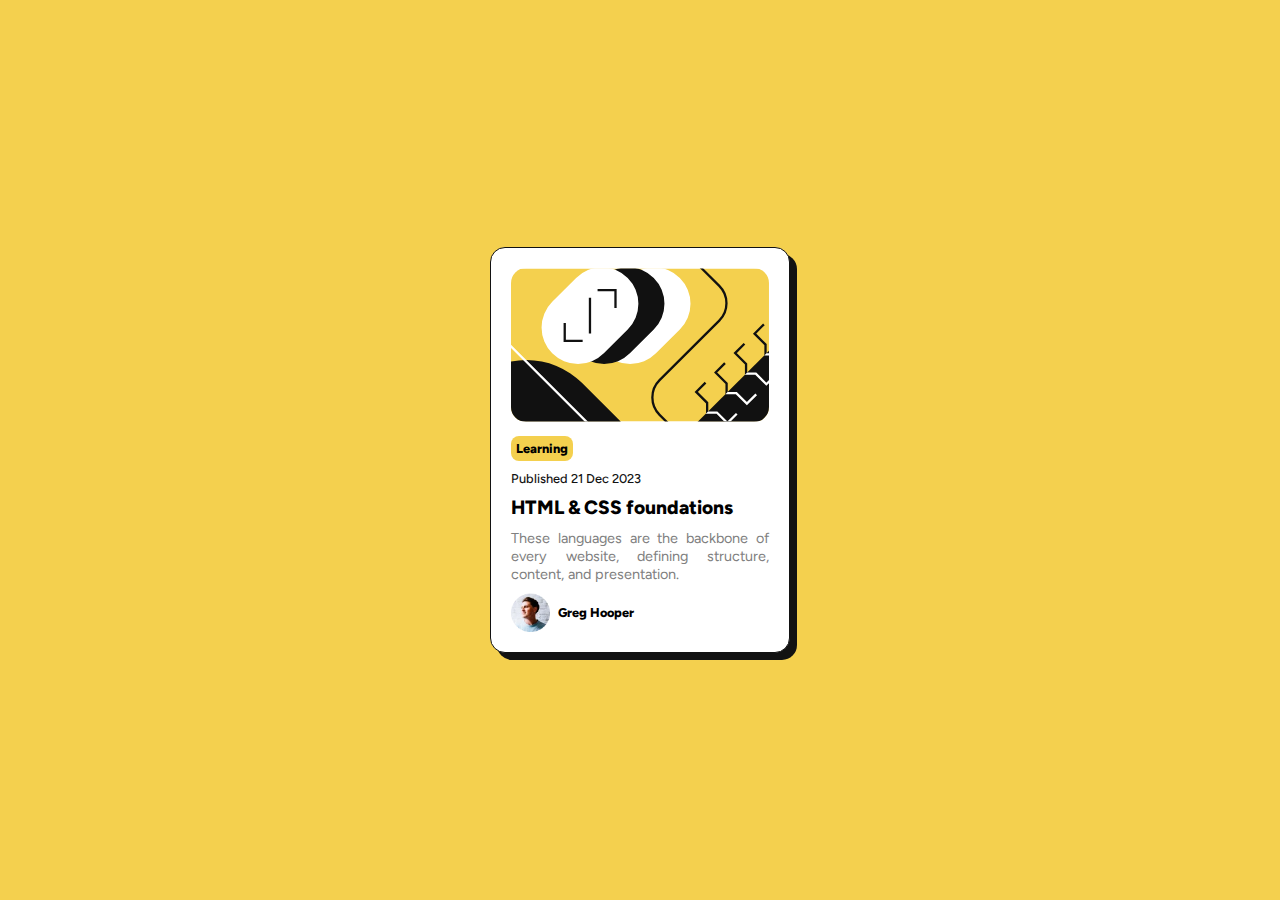
==== index.html @ ef71ccbc "Add files via upload" ====
<!DOCTYPE html>
<html lang="en">
<head>
  <meta charset="UTF-8">
  <meta name="viewport" content="width=device-width, initial-scale=1.0"> <!-- displays site properly based on user's device -->
  
  <link rel="icon" type="image/png" sizes="32x32" href="./assets/images/favicon-32x32.png">
  <link rel="stylesheet" href="styles.css">
  <link rel="preconnect" href="https://fonts.googleapis.com">
  <link rel="preconnect" href="https://fonts.gstatic.com" crossorigin>
  
  <link href="https://fonts.googleapis.com/css2?family=Figtree:ital,wght@0,300..900;1,300..900&display=swap" rel="stylesheet">
  <title>Frontend Mentor | Blog preview card</title>

  <!-- Feel free to remove these styles or customise in your own stylesheet 👍 -->
  <style>
    .attribution { font-size: 11px; text-align: center; }
    .attribution a { color: hsl(228, 45%, 44%); }
  </style>
</head>
<body>
  <div class="container">
    <div class="thumbnail">
      <img src="./assets/images/illustration-article.svg" alt="thumbnail">
    </div>
    <div class="category"> 
      Learning
    </div>
    <div class="date">
      Published 21 Dec 2023
    </div>
    <div class="content">
      <p id="head">HTML & CSS foundations</p>
    
      <p id="description">These languages are the backbone of every website, defining structure, content, and presentation.</p>
    </div>
    <div class="author">
      <img src="./assets/images/image-avatar.webp" alt="avatar">
      <div class="name">
        Greg Hooper
      </div> 
    </div>
  </div>
  <!-- <div class="attribution">
    Challenge by <a href="https://www.frontendmentor.io?ref=challenge" target="_blank">Frontend Mentor</a>. 
    Coded by <a href="#">Your Name Here</a>.
  </div> -->
</body>
</html>
---- styles.css ----
* {
  margin: 0;
  padding: 0;
  box-sizing: border-box;
  font-family: "Figtree";
}

body {
  display: flex;
  justify-content: center;
  align-items: center;
  background-color: hsl(47, 88%, 63%);
  height: 100vh;
  font-size: 16px;
}

.container {
  background-color: hsl(0, 0%, 100%);
  padding: 20px;
  width: 300px;
  border-radius: 15px;
  overflow: hidden;
  border: 1px solid hsl(0, 0%, 7%);
  box-shadow: 7px 7px hsl(0, 0%, 7%);
}

.thumbnail {
  margin-bottom: 10px;
}
.thumbnail img {
  width: 100%;
  border-radius: 15px;
  height: auto;
}

.category {
  display: inline-block;
  color: black;
  background: hsl(47, 88%, 63%);
  padding: 5px;
  border-radius: 8px;
  font-weight: 800;
  margin-bottom: 10px;
  font-size: 0.8rem;
}

.date {
  color: hsl(0, 0%, 7%);
  font-weight: 500;
  font-size: 0.8rem;
  margin-bottom: 10px;
}

.content {
  text-align: justify;
}
.content #head {
  margin-bottom: 10px;
  font-weight: 800;
  font-size: 1.2rem;
  cursor: pointer;
}
.content #description {
  margin-bottom: 10px;
  color: hsl(0, 0%, 50%);
  font-size: 0.9rem;
}

#head:hover {
  color: hsl(47, 88%, 63%);
}

.author {
  display: flex;
  flex-direction: row;
  height: auto;
  font-weight: 800;
  font-size: 0.8rem;
}
.author img {
  height: 15%;
  width: 15%;
}
.author .name {
  margin-top: auto;
  margin-bottom: auto;
  margin-left: 8px;
  padding-top: 20px 0px;
}

/*# sourceMappingURL=styles.css.map */
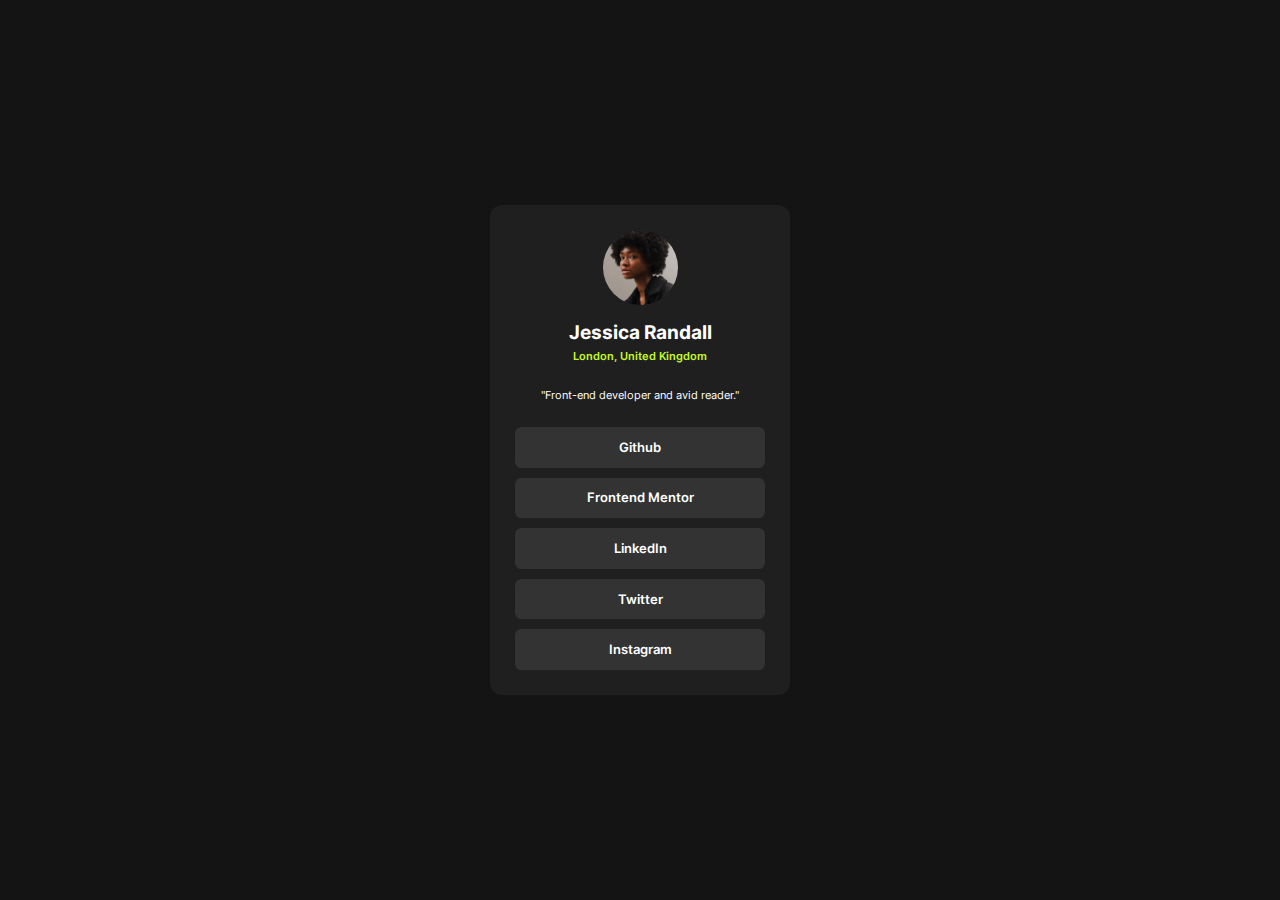
==== commit 4f6e08b5: "Add files via upload" ====
--- a/index.html
+++ b/index.html
@@ -3,42 +3,38 @@
 <head>
   <meta charset="UTF-8">
   <meta name="viewport" content="width=device-width, initial-scale=1.0"> <!-- displays site properly based on user's device -->
-  
+
   <link rel="icon" type="image/png" sizes="32x32" href="./assets/images/favicon-32x32.png">
-  <link rel="stylesheet" href="styles.css">
-  <link rel="preconnect" href="https://fonts.googleapis.com">
-  <link rel="preconnect" href="https://fonts.gstatic.com" crossorigin>
-  
-  <link href="https://fonts.googleapis.com/css2?family=Figtree:ital,wght@0,300..900;1,300..900&display=swap" rel="stylesheet">
-  <title>Frontend Mentor | Blog preview card</title>
+  <link rel="stylesheet" href="./styles.css">
+
+  <title>Frontend Mentor | Social links profile</title>
 
   <!-- Feel free to remove these styles or customise in your own stylesheet 👍 -->
-  <style>
+  <!-- <style>
     .attribution { font-size: 11px; text-align: center; }
     .attribution a { color: hsl(228, 45%, 44%); }
-  </style>
+  </style> -->
 </head>
 <body>
-  <div class="container">
-    <div class="thumbnail">
-      <img src="./assets/images/illustration-article.svg" alt="thumbnail">
+  <div class="profile">
+    <div class="prof-pic">
+      <img src="./assets/images/avatar-jessica.jpeg">
     </div>
-    <div class="category"> 
-      Learning
+    
+    <div class="info">
+      <p id="name">Jessica Randall</p>
+      <p id="location">London, United Kingdom</p>
     </div>
-    <div class="date">
-      Published 21 Dec 2023
-    </div>
-    <div class="content">
-      <p id="head">HTML & CSS foundations</p>
     
-      <p id="description">These languages are the backbone of every website, defining structure, content, and presentation.</p>
-    </div>
-    <div class="author">
-      <img src="./assets/images/image-avatar.webp" alt="avatar">
-      <div class="name">
-        Greg Hooper
-      </div> 
+    <p id="skills">"Front-end developer and avid reader."</p>
+      
+    
+    <div class="social-links">
+      <a href=#>Github</a>
+      <a href=#>Frontend Mentor</a>
+      <a href=#>LinkedIn</a>
+      <a href=#>Twitter</a>
+      <a href=#>Instagram</a>
     </div>
   </div>
   <!-- <div class="attribution">
--- a/styles.css
+++ b/styles.css
@@ -1,91 +1,86 @@
+@font-face {
+  font-family: "Inter";
+  src: url(./assets/fonts/Inter-VariableFont_slnt\,wght.ttf);
+}
 * {
   margin: 0;
   padding: 0;
   box-sizing: border-box;
-  font-family: "Figtree";
 }
 
 body {
+  font-family: "Inter";
   display: flex;
   justify-content: center;
   align-items: center;
-  background-color: hsl(47, 88%, 63%);
+  background-color: hsl(0, 0%, 8%);
+  flex-direction: column;
+  font-size: 14px;
   height: 100vh;
-  font-size: 16px;
 }
 
-.container {
-  background-color: hsl(0, 0%, 100%);
-  padding: 20px;
+.profile {
+  background-color: hsl(0, 0%, 12%);
   width: 300px;
-  border-radius: 15px;
-  overflow: hidden;
-  border: 1px solid hsl(0, 0%, 7%);
-  box-shadow: 7px 7px hsl(0, 0%, 7%);
+  padding: 25px;
+  border-radius: 12px;
+  text-align: center;
 }
 
-.thumbnail {
-  margin-bottom: 10px;
+.prof-pic {
+  margin-bottom: 12px;
 }
-.thumbnail img {
-  width: 100%;
-  border-radius: 15px;
-  height: auto;
+.prof-pic img {
+  border-radius: 50%;
+  height: 30%;
+  width: 30%;
 }
 
-.category {
-  display: inline-block;
-  color: black;
-  background: hsl(47, 88%, 63%);
-  padding: 5px;
-  border-radius: 8px;
-  font-weight: 800;
-  margin-bottom: 10px;
-  font-size: 0.8rem;
+.info {
+  margin-bottom: 25px;
+}
+.info #name {
+  font-weight: 700;
+  color: hsl(0, 0%, 100%);
+  font-size: 1.2rem;
+  margin-bottom: 5px;
+}
+.info #location {
+  color: hsl(75, 94%, 57%);
+  font-size: 0.7rem;
+  font-weight: 600;
 }
 
-.date {
-  color: hsl(0, 0%, 7%);
-  font-weight: 500;
-  font-size: 0.8rem;
-  margin-bottom: 10px;
+#skills {
+  font-weight: 400;
+  font-size: 0.7rem;
+  color: hsl(0, 0%, 100%);
+  margin-bottom: 25px;
 }
 
-.content {
-  text-align: justify;
-}
-.content #head {
-  margin-bottom: 10px;
-  font-weight: 800;
-  font-size: 1.2rem;
-  cursor: pointer;
-}
-.content #description {
-  margin-bottom: 10px;
-  color: hsl(0, 0%, 50%);
-  font-size: 0.9rem;
+.social-links {
+  color: hsl(0, 0%, 100%);
+  height: auto;
+  display: flex;
+  flex-direction: column;
+  gap: 10px;
 }
 
-#head:hover {
-  color: hsl(47, 88%, 63%);
+.social-links a {
+  background-color: hsl(0, 0%, 20%);
+  border: none;
+  border-radius: 0.4rem;
+  font-size: 0.8rem;
+  width: 100%;
+  padding: 0.8rem;
+  font-weight: 600;
+  color: hsl(0, 0%, 100%);
+  text-decoration: none;
 }
 
-.author {
-  display: flex;
-  flex-direction: row;
-  height: auto;
-  font-weight: 800;
-  font-size: 0.8rem;
-}
-.author img {
-  height: 15%;
-  width: 15%;
-}
-.author .name {
-  margin-top: auto;
-  margin-bottom: auto;
-  margin-left: 8px;
-  padding-top: 20px 0px;
+a:hover {
+  color: hsl(0, 0%, 8%);
+  background-color: hsl(75, 94%, 57%);
 }
 
 /*# sourceMappingURL=styles.css.map */
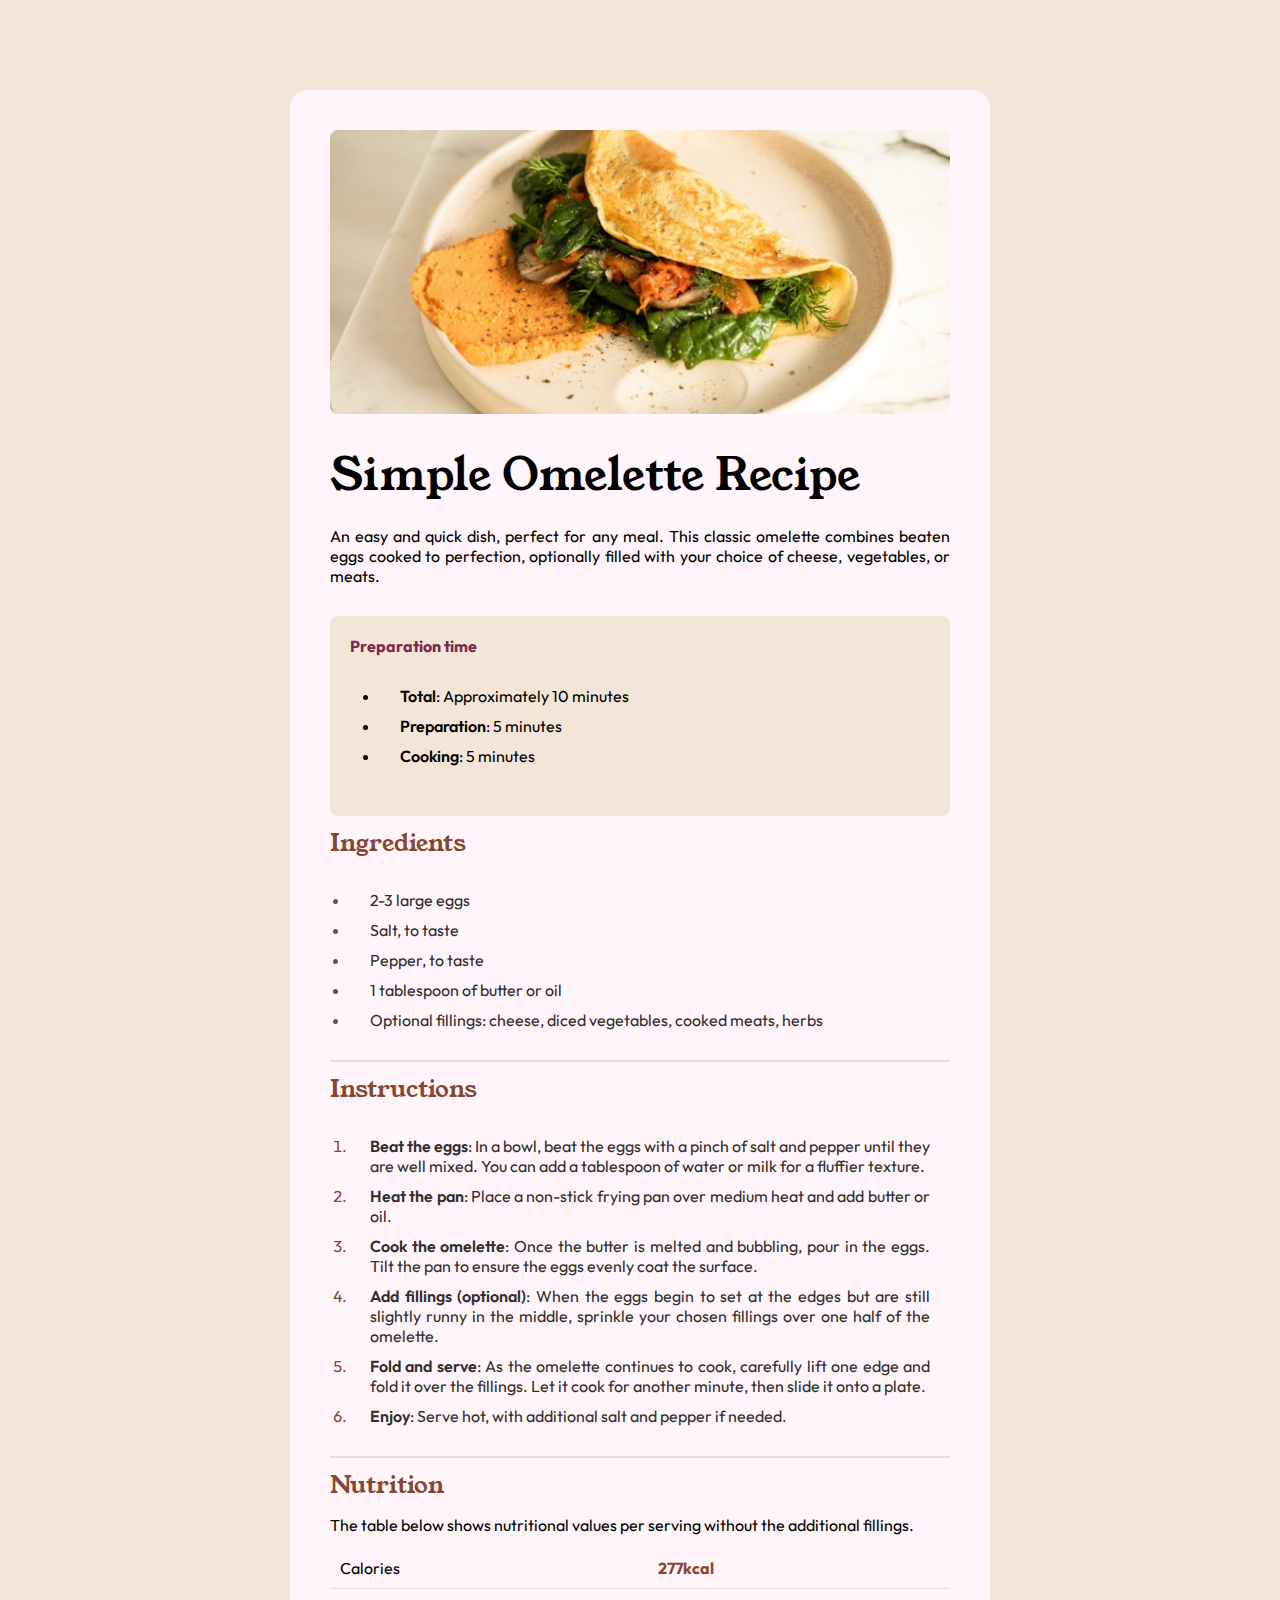
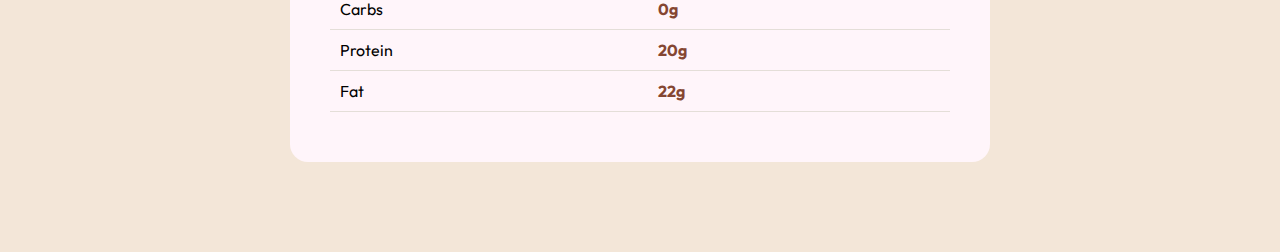
==== commit 7b127b78: "Add files via upload" ====
--- a/index.html
+++ b/index.html
@@ -7,36 +7,121 @@
   <link rel="icon" type="image/png" sizes="32x32" href="./assets/images/favicon-32x32.png">
   <link rel="stylesheet" href="./styles.css">
 
-  <title>Frontend Mentor | Social links profile</title>
+  <title>Frontend Mentor | Recipe page</title>
 
   <!-- Feel free to remove these styles or customise in your own stylesheet 👍 -->
-  <!-- <style>
+  <style>
     .attribution { font-size: 11px; text-align: center; }
     .attribution a { color: hsl(228, 45%, 44%); }
-  </style> -->
+  </style>
 </head>
 <body>
-  <div class="profile">
-    <div class="prof-pic">
-      <img src="./assets/images/avatar-jessica.jpeg">
+  <main>
+    <div class="photo-container">
+      <img src="./assets/images/image-omelette.jpeg" alt="food photo">
     </div>
-    
-    <div class="info">
-      <p id="name">Jessica Randall</p>
-      <p id="location">London, United Kingdom</p>
+    <div class="content">
+      <h1>Simple Omelette Recipe</h1>
+
+      <div class="description">
+        <p>An easy and quick dish, perfect for any meal. This classic omelette combines beaten eggs cooked 
+        to perfection, optionally filled with your choice of cheese, vegetables, or meats.</p>
+      </div>
+      <div class="prep-time">
+      
+        <h3>Preparation time</h3>
+        <ul>
+          <li><b>Total</b>: Approximately 10 minutes</li>
+          <li><b>Preparation</b>: 5 minutes</li>
+          <li><b>Cooking</b>: 5 minutes</li>
+        </ul>  
+      
+      </div>
+      <div class="Ingredients">
+        <h2>Ingredients</h2>
+        <ul>
+          <li><span>2-3 large eggs</span></li>
+          <li><span>Salt, to taste</span></li>
+          <li><span>Pepper, to taste</span></li>
+          <li><span>1 tablespoon of butter or oil</span></li>
+          <li><span>Optional fillings: cheese, diced vegetables, cooked meats, herbs</span></li>        
+        </ul>
+      </div>
+      
+      <div class="Instructions">
+        <h2> Instructions </h2>
+        <ol>
+          <li>
+            <span><b>Beat the eggs</b>: In a bowl, beat the eggs with a pinch of salt and pepper until they are well mixed. 
+              You can add a tablespoon of water or milk for a fluffier texture.</span>
+          </li>
+          <li>
+            <span><b>Heat the pan</b>: Place a non-stick frying pan over medium heat and add butter or oil.</span>
+          </li>
+          <li>
+            <span><b>Cook the omelette</b>: Once the butter is melted and bubbling, pour in the eggs. Tilt the pan to ensure 
+            the eggs evenly coat the surface.</span>
+          </li>
+          <li>
+            <span><b>Add fillings (optional)</b>: When the eggs begin to set at the edges but are still slightly runny in the 
+              middle, sprinkle your chosen fillings over one half of the omelette.</span>
+          </li>
+          <li>
+            <span><b>Fold and serve</b>: As the omelette continues to cook, carefully lift one edge and fold it over the 
+            fillings. Let it cook for another minute, then slide it onto a plate.</span>
+          </li>
+          <li>
+            <span><b>Enjoy</b>: Serve hot, with additional salt and pepper if needed.</span>
+          </li>
+        </ol>
+        
+      </div>
+      <div class="Nutrition">
+        <h2>Nutrition</h2>
+
+        <p>The table below shows nutritional values per serving without the additional fillings.</p>
+        <table>
+          <tr>
+            <th>
+              Calories
+            </th>
+            <td>
+              277kcal
+            </td>
+          </tr>
+
+          <tr>
+            <th>
+              Carbs
+
+            </th>
+            <td>
+              0g
+            </td>
+          </tr>
+
+          <tr>
+            <th>
+              Protein
+            </th>
+            <td>
+              20g
+            </td>
+          </tr>
+
+          <tr>
+            <th>
+              Fat
+            </th>
+            <td>
+              22g
+            </td>
+          </tr>
+          
+        </table>
+      </div>
     </div>
-    
-    <p id="skills">"Front-end developer and avid reader."</p>
-      
-    
-    <div class="social-links">
-      <a href=#>Github</a>
-      <a href=#>Frontend Mentor</a>
-      <a href=#>LinkedIn</a>
-      <a href=#>Twitter</a>
-      <a href=#>Instagram</a>
-    </div>
-  </div>
+  </main>
   <!-- <div class="attribution">
     Challenge by <a href="https://www.frontendmentor.io?ref=challenge" target="_blank">Frontend Mentor</a>. 
     Coded by <a href="#">Your Name Here</a>.
--- a/styles.css
+++ b/styles.css
@@ -1,86 +1,138 @@
 @font-face {
-  font-family: "Inter";
-  src: url(./assets/fonts/Inter-VariableFont_slnt\,wght.ttf);
+  font-family: "Young serif";
+  src: url(./assets/fonts/young-serif/YoungSerif-Regular.ttf);
+}
+@font-face {
+  font-family: "outfit";
+  src: url(./assets/fonts/outfit/Outfit-VariableFont_wght.ttf);
 }
 * {
   margin: 0;
   padding: 0;
+  font-size: 16px;
   box-sizing: border-box;
 }
 
 body {
-  font-family: "Inter";
+  background-color: hsl(30, 54%, 90%);
   display: flex;
   justify-content: center;
   align-items: center;
-  background-color: hsl(0, 0%, 8%);
-  flex-direction: column;
-  font-size: 14px;
-  height: 100vh;
 }
 
-.profile {
-  background-color: hsl(0, 0%, 12%);
-  width: 300px;
-  padding: 25px;
-  border-radius: 12px;
-  text-align: center;
+main {
+  background-color: hsl(330, 100%, 98%);
+  border-radius: 18px;
+  margin: 90px 0 90px 0;
+  display: flex;
+  flex-direction: column;
+  padding: 40px;
+  width: 700px;
+  font-family: "outfit";
+  text-align: justify;
+}
+main h1 {
+  font-size: 2.8rem;
+  font-family: "young serif";
+  font-weight: 400;
+  margin-bottom: 20px;
+}
+main h2 {
+  font-family: "young serif";
+  font-weight: 400;
+  font-size: 1.5rem;
+  color: hsl(14, 45%, 36%);
+  margin-top: 10px;
+}
+main h3 {
+  color: hsl(332, 51%, 32%);
+}
+main li {
+  margin: 10px 0 10px 0;
+  padding-left: 20px;
+}
+main li span {
+  color: hsl(24, 5%, 18%);
+  font-weight: 400;
+}
+main li b {
+  font-weight: 600;
+}
+main ul, main ol {
+  list-style-position: outside;
+  padding: 20px;
+}
+main .description {
+  font-weight: 400;
 }
 
-.prof-pic {
-  margin-bottom: 12px;
+.photo-container {
+  margin-bottom: 25px;
 }
-.prof-pic img {
-  border-radius: 50%;
-  height: 30%;
-  width: 30%;
+.photo-container img {
+  border-radius: 0.5em;
+  width: 100%;
+  height: auto;
 }
 
-.info {
-  margin-bottom: 25px;
+.prep-time {
+  margin: 30px 0 10px 0;
+  background-color: hsl(30, 54%, 90%);
+  border-radius: 0.5em;
+  padding: 20px;
 }
-.info #name {
-  font-weight: 700;
-  color: hsl(0, 0%, 100%);
-  font-size: 1.2rem;
-  margin-bottom: 5px;
-}
-.info #location {
-  color: hsl(75, 94%, 57%);
-  font-size: 0.7rem;
-  font-weight: 600;
+.prep-time li {
+  margin: 10px;
 }
 
-#skills {
-  font-weight: 400;
-  font-size: 0.7rem;
-  color: hsl(0, 0%, 100%);
-  margin-bottom: 25px;
+.Ingredients, .Instructions {
+  border-bottom: 2px solid hsl(30, 18%, 87%);
+  color: hsl(14, 45%, 36%);
+  margin: 10px 0 10px 0;
 }
 
-.social-links {
-  color: hsl(0, 0%, 100%);
-  height: auto;
-  display: flex;
-  flex-direction: column;
-  gap: 10px;
+.Nutrition {
+  margin: 10px 0 10px 0;
+}
+.Nutrition p {
+  margin: 13px 0 13px 0;
+}
+.Nutrition th, .Nutrition td {
+  padding: 10px;
+  border-bottom: 1px solid hsl(30, 18%, 87%);
+}
+.Nutrition table {
+  width: 100%;
+  border-collapse: collapse;
+}
+.Nutrition th {
+  font-weight: 400;
+}
+.Nutrition td {
+  font-weight: 700;
+  color: hsl(14, 45%, 36%);
 }
 
-.social-links a {
-  background-color: hsl(0, 0%, 20%);
-  border: none;
-  border-radius: 0.4rem;
-  font-size: 0.8rem;
-  width: 100%;
-  padding: 0.8rem;
-  font-weight: 600;
-  color: hsl(0, 0%, 100%);
-  text-decoration: none;
-}
-
-a:hover {
-  color: hsl(0, 0%, 8%);
-  background-color: hsl(75, 94%, 57%);
+@media (max-width: 375px) {
+  main {
+    border-radius: 0;
+    margin: 0;
+    padding: 0;
+    height: 100%;
+    width: 100%;
+  }
+  main h1 {
+    font-size: 2rem;
+  }
+  .content {
+    padding: 25px;
+  }
+  .photo-container {
+    width: 100vw;
+  }
+  .photo-container img {
+    border-radius: 0;
+  }
 }
 
 /*# sourceMappingURL=styles.css.map */
